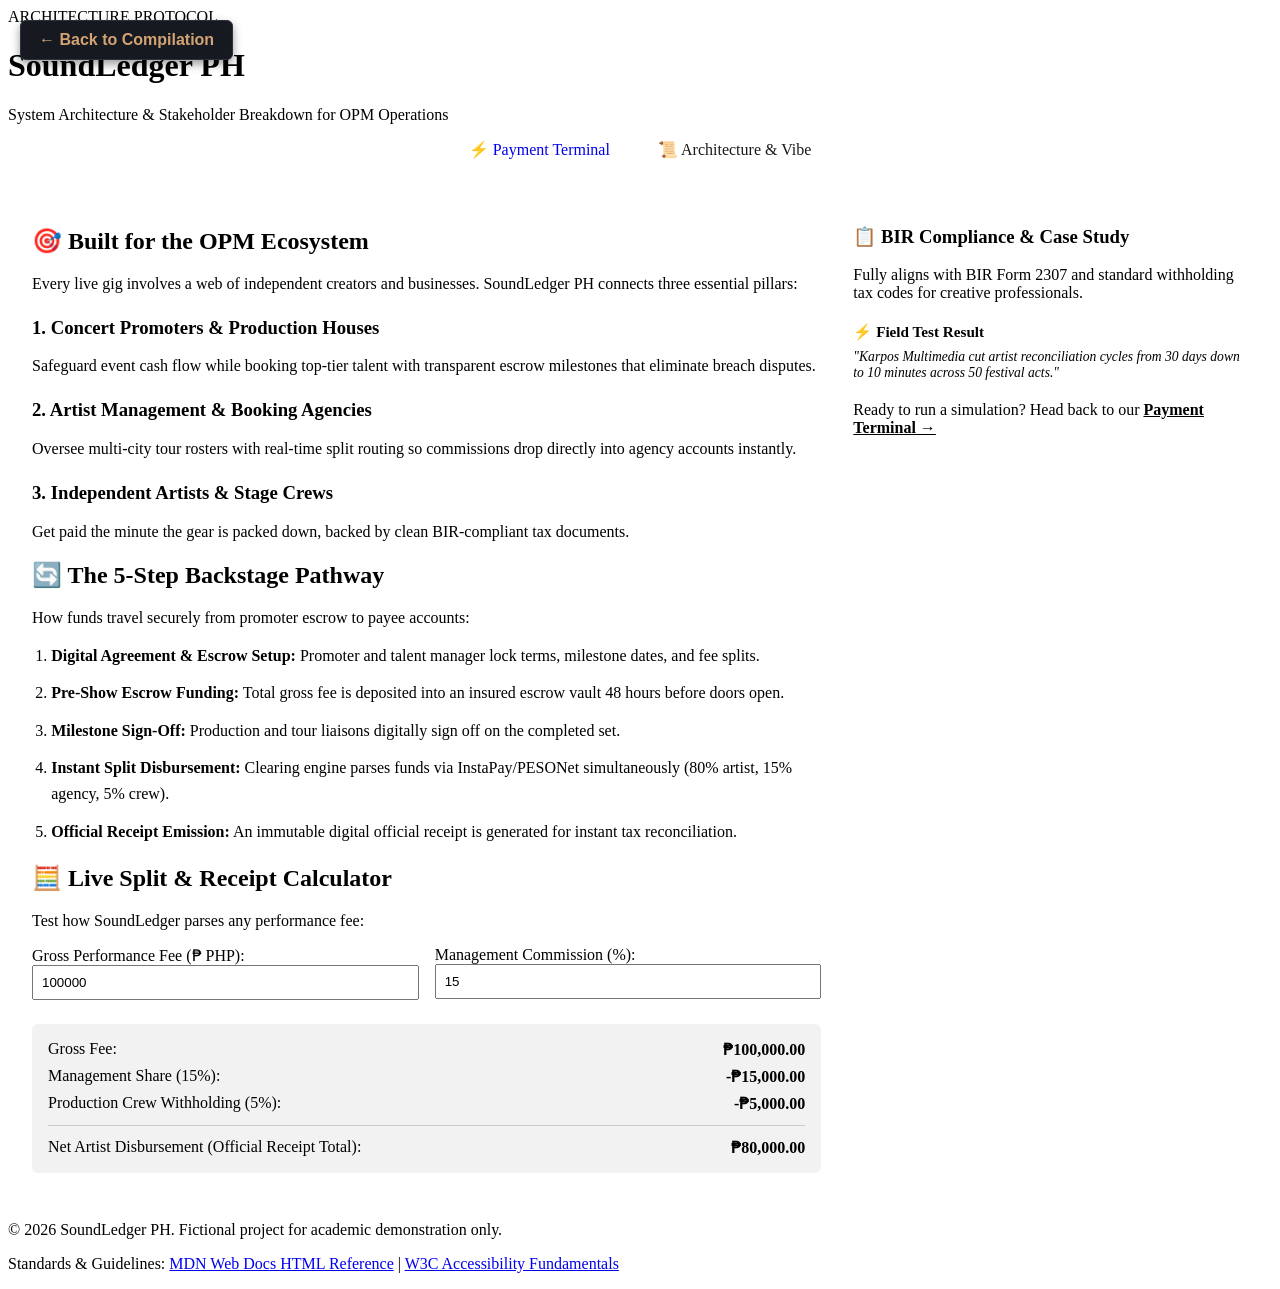
==== responsive_about.html @ a973202d "Add files via upload" ====
<!DOCTYPE html>
<html lang="en">
<head>
  <meta charset="UTF-8">
  <meta name="viewport" content="width=device-width, initial-scale=1.0">
  <meta name="description" content="SoundLedger PH - About Target Stakeholders and Architectural Overview.">
  <title>SoundLedger PH | Architecture &amp; Stakeholders</title>
  <link rel="stylesheet" href="css/slstyle.css">
  <style>
    /* ==========================================
       Activity 3: Responsive Design & Media Queries
       ========================================== */
    * {
        box-sizing: border-box;
    }

    body {
        overflow-x: hidden;
        max-width: 100vw;
    }

    /* Tablet and Mobile Breakpoints */
    @media (max-width: 1024px) {
        .content-container {
            grid-template-columns: 1fr !important; /* Stack main content and sidebar */
            margin: 1.5rem auto !important;
            padding: 0 1rem !important;
        }
    }

    @media (max-width: 768px) {
        .gig-header h1 {
            font-size: 2.2rem;
        }
        
        .gig-nav ul {
            flex-direction: column;
            gap: 0.5rem;
        }

        .calc-input-group {
            grid-template-columns: 1fr !important;
        }
    }
  </style>
</head>
<body>
  <header class="gig-header">
    <div class="header-inner">
      <div class="brand-badge">
        <span class="live-dot"></span> ARCHITECTURE PROTOCOL
      </div>
      <h1>SoundLedger <span>PH</span></h1>
      <p>System Architecture &amp; Stakeholder Breakdown for OPM Operations</p>
            <a href="index.html" class="back-compilation-btn" style="position: fixed; top: 20px; left: 20px; z-index: 9999; background: #161920; color: #d4a373; padding: 10px 18px; border-radius: 6px; text-decoration: none; font-family: sans-serif; font-weight: bold; border: 1px solid #2c3240; box-shadow: 0 4px 10px rgba(0,0,0,0.4);">
        &larr; Back to Compilation
      </a>
      <nav aria-label="Main Navigation" class="gig-nav">
        <ul style="display: flex; gap: 1rem; justify-content: center; list-style: none; padding: 0;">
          <li><a href="responsive_index.html" style="padding: 8px 16px; text-decoration: none;">⚡ Payment Terminal</a></li>
          <li><a href="responsive_about.html" style="background: var(--accent); color: #1a1a1a; padding: 8px 16px; border-radius: 4px; text-decoration: none;">📜 Architecture &amp; Vibe</a></li>
        </ul>
      </nav>
    </div>
  </header>
  
  <main class="content-container" style="display: grid; grid-template-columns: 2fr 1fr; gap: 2rem; max-width: 1300px; margin: 3rem auto; padding: 0 1.5rem;">
    
    <div class="main-content">
      <div class="card-section poster-card">
        <h2>🎯 Built for the OPM Ecosystem</h2>
        <p>
          Every live gig involves a web of independent creators and businesses. SoundLedger PH connects three essential pillars:
        </p>

        <article class="indie-article" style="margin-top: 1.5rem;">
          <h3>1. Concert Promoters &amp; Production Houses</h3>
          <p>
            Safeguard event cash flow while booking top-tier talent with transparent escrow milestones that eliminate breach disputes.
          </p>
        </article>

        <article class="indie-article" style="margin-top: 1.5rem;">
          <h3>2. Artist Management &amp; Booking Agencies</h3>
          <p>
            Oversee multi-city tour rosters with real-time split routing so commissions drop directly into agency accounts instantly.
          </p>
        </article>

        <article class="indie-article" style="margin-top: 1.5rem;">
          <h3>3. Independent Artists &amp; Stage Crews</h3>
          <p>
            Get paid the minute the gear is packed down, backed by clean BIR-compliant tax documents.
          </p>
        </article>
      </div>

      <div class="card-section poster-card">
        <h2>🔄 The 5-Step Backstage Pathway</h2>
        <p>How funds travel securely from promoter escrow to payee accounts:</p>
        
        <ol class="poster-steps" style="padding-left: 1.2rem; line-height: 1.6;">
          <li style="margin-bottom: 0.75rem;">
            <strong>Digital Agreement &amp; Escrow Setup:</strong> 
            Promoter and talent manager lock terms, milestone dates, and fee splits.
          </li>
          <li style="margin-bottom: 0.75rem;">
            <strong>Pre-Show Escrow Funding:</strong> 
            Total gross fee is deposited into an insured escrow vault 48 hours before doors open.
          </li>
          <li style="margin-bottom: 0.75rem;">
            <strong>Milestone Sign-Off:</strong> 
            Production and tour liaisons digitally sign off on the completed set.
          </li>
          <li style="margin-bottom: 0.75rem;">
            <strong>Instant Split Disbursement:</strong> 
            Clearing engine parses funds via InstaPay/PESONet simultaneously (80% artist, 15% agency, 5% crew).
          </li>
          <li>
            <strong>Official Receipt Emission:</strong> 
            An immutable digital official receipt is generated for instant tax reconciliation.
          </li>
        </ol>
      </div>

      <div class="card-section poster-card">
        <h2>🧮 Live Split &amp; Receipt Calculator</h2>
        <p>Test how SoundLedger parses any performance fee:</p>
        
        <div class="calc-box">
          <div class="calc-input-group" style="display: grid; grid-template-columns: 1fr 1fr; gap: 1rem; margin-bottom: 1.5rem;">
            <div>
              <label for="calcGross">Gross Performance Fee (₱ PHP):</label>
              <input type="number" id="calcGross" value="100000" min="10000" step="5000" oninput="calculateSplits()" style="width: 100%; padding: 8px;">
            </div>
            <div>
              <label for="calcAgencyRate">Management Commission (%):</label>
              <input type="number" id="calcAgencyRate" value="15" min="0" max="30" step="1" oninput="calculateSplits()" style="width: 100%; padding: 8px;">
            </div>
          </div>

          <div class="calc-results" style="background: rgba(0,0,0,0.05); padding: 1rem; border-radius: 6px;">
            <div class="calc-row" style="display: flex; justify-content: space-between; margin-bottom: 0.5rem;">
              <span>Gross Fee:</span>
              <strong id="displayGross">₱100,000.00</strong>
            </div>
            <div class="calc-row" style="display: flex; justify-content: space-between; margin-bottom: 0.5rem;">
              <span>Management Share (<span id="displayAgencyRate">15</span>%):</span>
              <strong id="displayAgencyCut">-₱15,000.00</strong>
            </div>
            <div class="calc-row" style="display: flex; justify-content: space-between; margin-bottom: 0.5rem;">
              <span>Production Crew Withholding (5%):</span>
              <strong id="displayCrewCut">-₱5,000.00</strong>
            </div>
            <div class="calc-row total" style="display: flex; justify-content: space-between; margin-top: 0.75rem; border-top: 1px solid #ccc; padding-top: 0.75rem;">
              <span>Net Artist Disbursement (Official Receipt Total):</span>
              <strong id="displayArtistNet">₱80,000.00</strong>
            </div>
          </div>
        </div>
      </div>

    </div>

    <aside aria-label="Regulatory Compliance and Case Study" class="poster-card">
      <h3>📋 BIR Compliance &amp; Case Study</h3>
      <p>
        Fully aligns with BIR Form 2307 and standard withholding tax codes for creative professionals.
      </p>

      <div class="vinyl-vault" style="margin: 1.25rem 0;">
        <h4 style="color: var(--accent); font-size: 0.95rem; margin-bottom: 0.5rem;">⚡ Field Test Result</h4>
        <p style="font-size: 0.85rem; color: var(--text-muted); margin: 0;">
          <em>"Karpos Multimedia cut artist reconciliation cycles from 30 days down to 10 minutes across 50 festival acts."</em>
        </p>
      </div>

      <p>
        Ready to run a simulation? Head back to our
        <a href="webapp_index.html" style="color: var(--primary); font-weight: 700; text-decoration: underline;">Payment Terminal &rarr;</a>
      </p>
    </aside>
  </main>

  <footer>
    <p>&copy; 2026 SoundLedger PH. Fictional project for academic demonstration only.</p>
    <p style="margin-top: 0.5rem;">
      Standards &amp; Guidelines: 
      <a href="https://developer.mozilla.org/" target="_blank" rel="noopener noreferrer">MDN Web Docs HTML Reference</a> | 
      <a href="https://www.w3.org/WAI/fundamentals/" target="_blank" rel="noopener noreferrer">W3C Accessibility Fundamentals</a>
    </p>
  </footer>

  <script>
    function calculateSplits() {
      const grossElem = document.getElementById('calcGross');
      if (!grossElem) return;
      const gross = parseFloat(grossElem.value) || 0;
      const agencyRate = parseFloat(document.getElementById('calcAgencyRate').value) || 0;
      const crewRate = 5;

      const agencyCut = gross * (agencyRate / 100);
      const crewCut = gross * (crewRate / 100);
      const netArtist = gross - agencyCut - crewCut;

      document.getElementById('displayGross').innerText = `₱${gross.toLocaleString(undefined, {minimumFractionDigits: 2, maximumFractionDigits: 2})}`;
      document.getElementById('displayAgencyRate').innerText = agencyRate;
      document.getElementById('displayAgencyCut').innerText = `-₱${agencyCut.toLocaleString(undefined, {minimumFractionDigits: 2, maximumFractionDigits: 2})}`;
      document.getElementById('displayCrewCut').innerText = `-₱${crewCut.toLocaleString(undefined, {minimumFractionDigits: 2, maximumFractionDigits: 2})}`;
      document.getElementById('displayArtistNet').innerText = `₱${netArtist.toLocaleString(undefined, {minimumFractionDigits: 2, maximumFractionDigits: 2})}`;
    }
  </script>
</body>
</html>
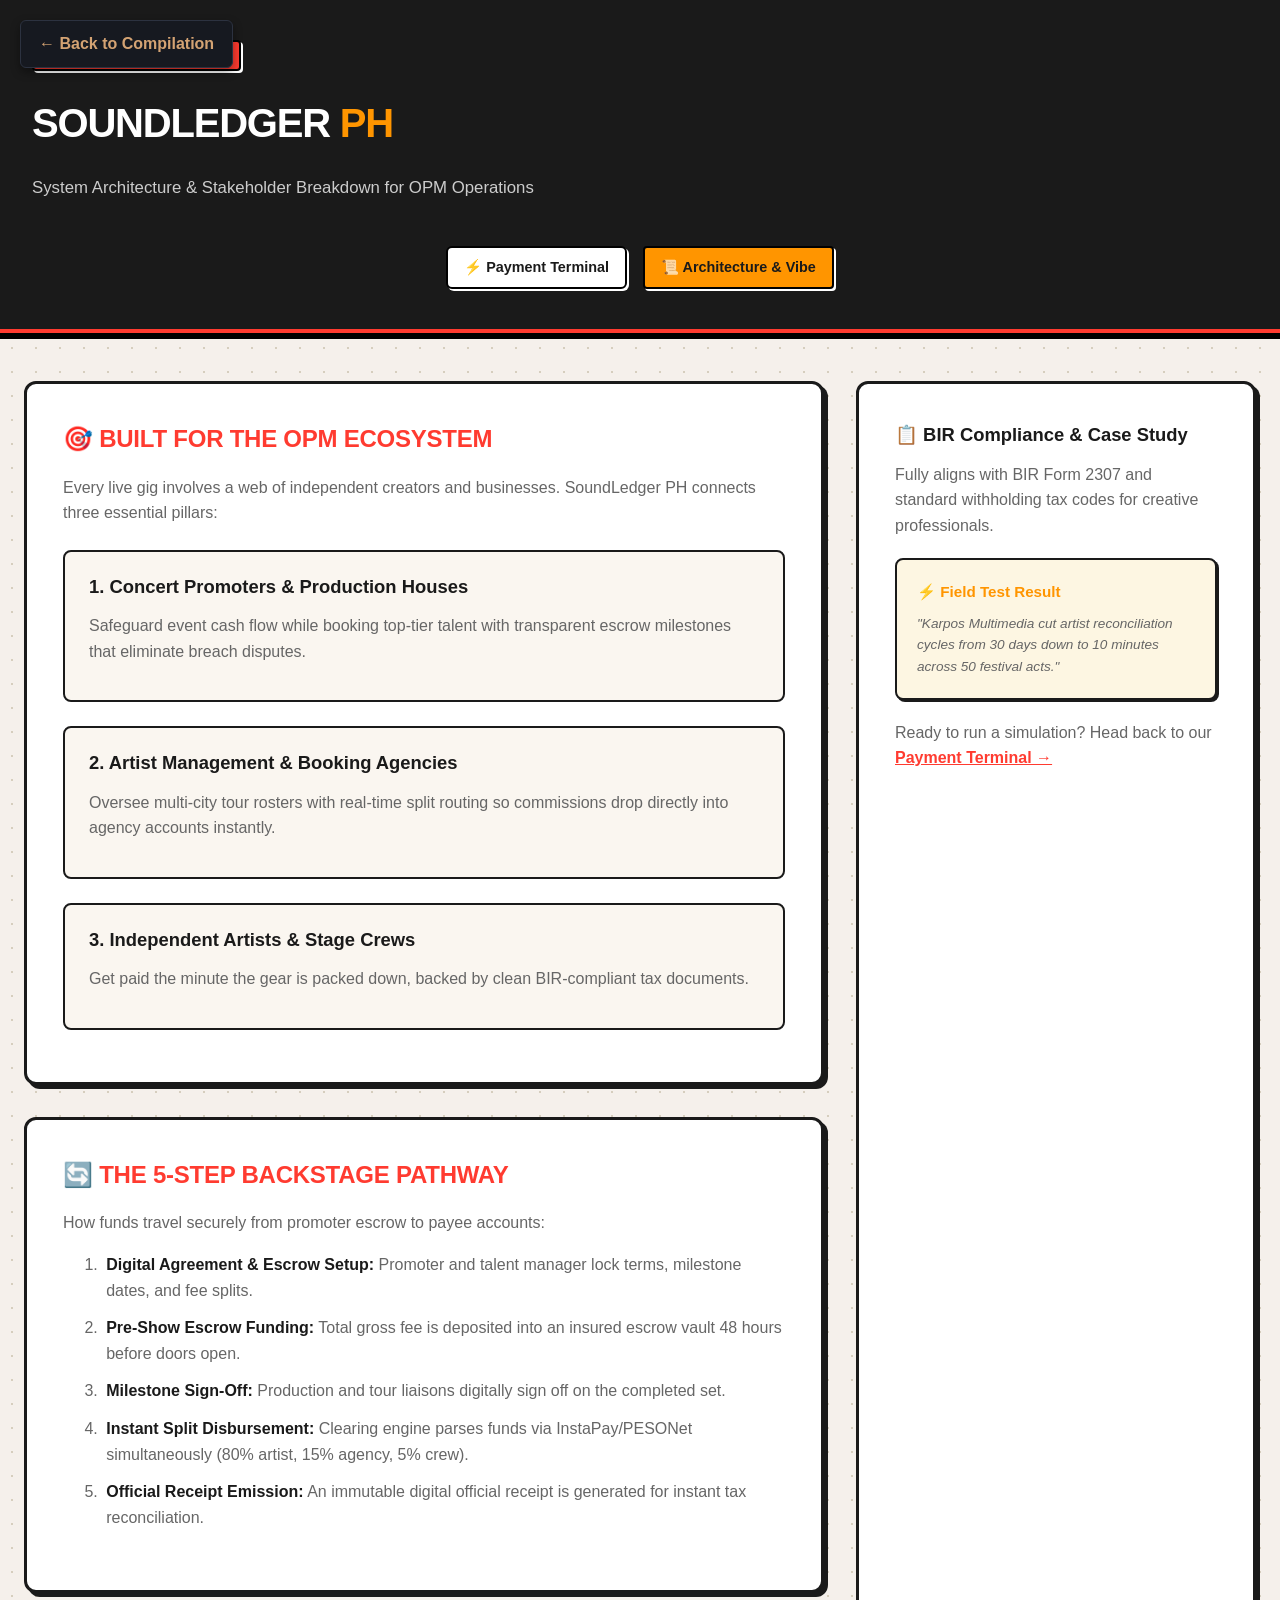
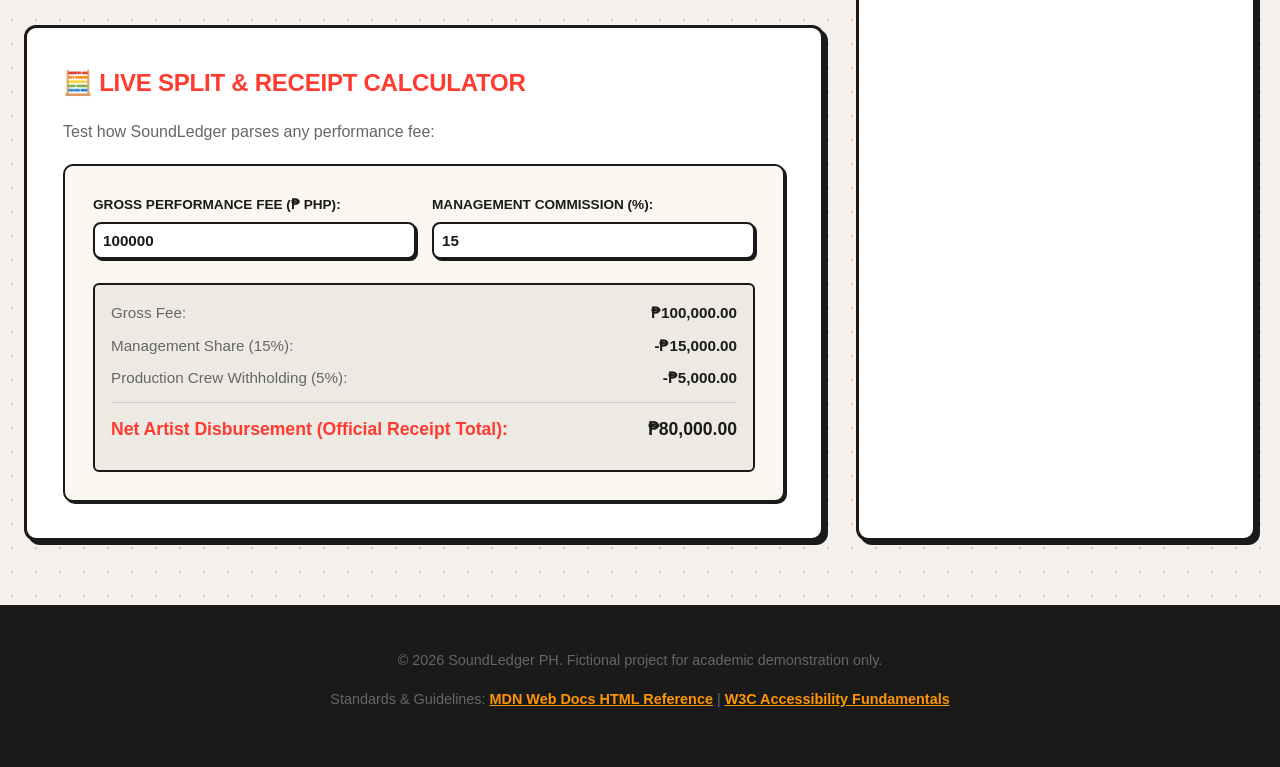
==== commit 12f2f4a9: "Fix HTML encoding issues in responsive_about.html" ====
--- a/responsive_about.html
+++ b/responsive_about.html
@@ -5,7 +5,7 @@
   <meta name="viewport" content="width=device-width, initial-scale=1.0">
   <meta name="description" content="SoundLedger PH - About Target Stakeholders and Architectural Overview.">
   <title>SoundLedger PH | Architecture &amp; Stakeholders</title>
-  <link rel="stylesheet" href="css/slstyle.css">
+  <link rel="stylesheet" href="CSS/slstyle.css">
   <style>
     /* ==========================================
        Activity 3: Responsive Design & Media Queries
@@ -211,4 +211,4 @@
     }
   </script>
 </body>
-</html>+</html>
--- a/CSS/slstyle.css
+++ b/CSS/slstyle.css
@@ -0,0 +1,504 @@
+:root {
+  --bg-main: #f5f0eb;          
+  --surface-card: #ffffff;     
+  --border: #1a1a1a;           
+  --primary: #ff3b30;          
+  --accent: #ff9500;           
+  --text-main: #1a1a1a;        
+  --text-muted: #666666;
+  --shadow-brutal: 4px 4px 0px #1a1a1a;
+}
+
+* { box-sizing: border-box; margin: 0; padding: 0; }
+
+body {
+  font-family: -apple-system, BlinkMacSystemFont, "Segoe UI", Roboto, Helvetica, Arial, sans-serif;
+  background-color: var(--bg-main);
+  color: var(--text-main);
+  line-height: 1.6;
+  background-image: radial-gradient(#d6cebe 1px, transparent 1px);
+  background-size: 24px 24px;
+}
+
+.gig-header {
+  background: #1a1a1a;
+  color: #fff;
+  border-bottom: 4px solid var(--primary);
+  padding: 2.5rem 2rem;
+  box-shadow: 0 6px 0px #000;
+}
+
+.header-inner {
+  max-width: 1300px;
+  margin: 0 auto;
+  display: flex;
+  flex-direction: column;
+  gap: 1.25rem;
+}
+
+.brand-badge {
+  display: inline-block;
+  background: var(--primary);
+  color: #fff;
+  font-weight: 800;
+  font-size: 0.75rem;
+  padding: 0.25rem 0.75rem;
+  border: 2px solid #000;
+  border-radius: 4px;
+  width: fit-content;
+  box-shadow: 2px 2px 0px #fff;
+}
+
+.live-dot {
+  display: inline-block;
+  width: 8px;
+  height: 8px;
+  background: #fff;
+  border-radius: 50%;
+  margin-right: 4px;
+  animation: pulse 1.5s infinite;
+}
+
+@keyframes pulse {
+  0% { opacity: 1; }
+  50% { opacity: 0.2; }
+  100% { opacity: 1; }
+}
+
+.gig-header h1 { 
+  font-size: 2.5rem; 
+  font-weight: 900;
+  letter-spacing: -0.03em;
+  text-transform: uppercase;
+}
+
+.gig-header h1 span { 
+  color: var(--accent); 
+}
+
+.gig-header p { 
+  color: #cccccc; 
+  font-size: 1.05rem; 
+  max-width: 600px;
+}
+
+.gig-nav ul {
+  list-style: none;
+  display: flex;
+  gap: 1rem;
+  margin-top: 0.5rem;
+}
+
+.gig-nav a {
+  color: #1a1a1a;
+  background: #fff;
+  text-decoration: none;
+  font-weight: 800;
+  font-size: 0.9rem;
+  padding: 0.6rem 1.25rem;
+  border: 2px solid #000;
+  border-radius: 6px;
+  box-shadow: 2px 2px 0px #fff;
+  transition: all 0.1s ease;
+  display: inline-block;
+}
+
+.gig-nav a:hover {
+  transform: translate(-2px, -2px);
+  box-shadow: 4px 4px 0px #fff;
+  background: var(--accent);
+}
+
+.topic-page {
+  display: none;
+}
+
+.topic-page:target,
+.content-container > .topic-page:first-child:not(:has(~ .topic-page:target)) {
+  display: grid;
+  grid-template-columns: 2fr 1fr;
+  gap: 2rem;
+  max-width: 1300px;
+  margin: 3rem auto;
+  padding: 0 1.5rem;
+  animation: fadeIn 0.3s ease-out;
+}
+
+@keyframes fadeIn {
+  from { opacity: 0; transform: translateY(8px); }
+  to { opacity: 1; transform: translateY(0); }
+}
+
+@media (max-width: 960px) {
+  .topic-page:target,
+  .content-container > .topic-page:first-child:not(:has(~ .topic-page:target)) {
+    grid-template-columns: 1fr;
+  }
+}
+
+.main-content { 
+  display: flex; 
+  flex-direction: column; 
+  gap: 2rem; 
+}
+
+.poster-card, aside {
+  background: var(--surface-card);
+  border: 3px solid var(--border);
+  border-radius: 12px;
+  padding: 2.25rem;
+  box-shadow: var(--shadow-brutal);
+}
+
+h2 { 
+  color: var(--primary); 
+  font-size: 1.5rem; 
+  font-weight: 900;
+  margin-bottom: 1rem; 
+  text-transform: uppercase;
+  letter-spacing: -0.01em;
+}
+
+h3 { 
+  color: var(--text-main); 
+  font-size: 1.15rem; 
+  font-weight: 800;
+  margin-bottom: 0.75rem; 
+}
+
+p { 
+  margin-bottom: 1rem; 
+  color: var(--text-muted); 
+}
+
+figure { 
+  margin: 1.5rem 0; 
+  text-align: center; 
+}
+
+figure img, figure svg {
+  max-width: 100%;
+  height: auto;
+  border-radius: 8px;
+  border: 2px solid var(--border);
+  box-shadow: 2px 2px 0px var(--border);
+}
+
+figcaption { 
+  font-size: 0.85rem; 
+  color: var(--text-main); 
+  margin-top: 0.75rem; 
+  font-weight: 700;
+}
+
+.tape-strip {
+  background: #fff8e8;
+  padding: 1.25rem 1.5rem;
+  border-radius: 8px;
+  margin: 1.25rem 0;
+  border: 2px dashed var(--border);
+  position: relative;
+}
+
+.vinyl-vault {
+  background: #fdf6e2;
+  padding: 1.25rem;
+  border-radius: 8px;
+  margin-bottom: 1rem;
+  border: 2px solid var(--border);
+  box-shadow: 2px 2px 0px var(--border);
+}
+
+.vault-amount {
+  font-size: 1.3rem; 
+  font-weight: 900; 
+  color: var(--primary); 
+  margin: 0.25rem 0;
+}
+
+.indie-article {
+  background: #faf6f0;
+  padding: 1.25rem 1.5rem;
+  border-radius: 8px;
+  margin-bottom: 1rem;
+  border: 2px solid var(--border);
+}
+
+.stamp-list, .poster-steps {
+  margin-left: 1.25rem;
+  margin-bottom: 1.5rem;
+  color: var(--text-muted);
+}
+
+.stamp-list li, .poster-steps li { 
+  margin-bottom: 0.85rem; 
+  padding-left: 0.25rem;
+}
+
+.stamp-list li strong, .poster-steps li strong {
+  color: var(--text-main);
+}
+
+.form-grid {
+  display: grid;
+  grid-template-columns: 1fr 1fr;
+  gap: 1.25rem;
+  margin-bottom: 1.25rem;
+}
+
+@media (max-width: 640px) { 
+  .form-grid { grid-template-columns: 1fr; } 
+}
+
+label { 
+  display: block; 
+  font-size: 0.85rem; 
+  font-weight: 800;
+  color: var(--text-main); 
+  margin-bottom: 0.4rem; 
+  text-transform: uppercase;
+}
+
+input, select {
+  width: 100%;
+  padding: 0.8rem 1rem;
+  background: #fff;
+  border: 2px solid var(--border);
+  border-radius: 8px;
+  color: var(--text-main);
+  font-size: 0.95rem;
+  font-weight: 600;
+  box-shadow: 2px 2px 0px var(--border);
+}
+
+input:focus, select:focus { 
+  outline: none; 
+  border-color: var(--primary); 
+  background: #fffdf9;
+}
+
+.btn-ticket {
+  display: inline-flex;
+  align-items: center;
+  justify-content: center;
+  background: var(--primary);
+  color: #ffffff;
+  font-weight: 900;
+  padding: 0.9rem 2rem;
+  border-radius: 8px;
+  border: 2px solid var(--border);
+  cursor: pointer;
+  text-align: center;
+  font-size: 1rem;
+  box-shadow: var(--shadow-brutal);
+  transition: all 0.1s ease;
+  text-transform: uppercase;
+}
+
+.btn-ticket:hover { 
+  transform: translate(-2px, -2px);
+  box-shadow: 6px 6px 0px var(--border);
+  background: #e63228;
+}
+
+.btn-sm {
+  padding: 0.4rem 0.8rem;
+  font-size: 0.8rem;
+  box-shadow: 2px 2px 0px var(--border);
+}
+
+.table-container { 
+  overflow-x: auto; 
+  margin-top: 1.25rem; 
+  border-radius: 8px;
+  border: 2px solid var(--border);
+  box-shadow: 2px 2px 0px var(--border);
+}
+
+table { 
+  width: 100%; 
+  border-collapse: collapse; 
+  font-size: 0.9rem; 
+  background: #fff;
+}
+
+th, td { 
+  padding: 1rem 1.25rem; 
+  text-align: left; 
+  border-bottom: 2px solid var(--border); 
+}
+
+th { 
+  background: #f0eae1; 
+  color: var(--text-main); 
+  font-weight: 900; 
+  font-size: 0.85rem;
+  text-transform: uppercase;
+  letter-spacing: 0.05em;
+}
+
+tr:last-child td {
+  border-bottom: none;
+}
+
+.status-badge {
+  display: inline-flex;
+  align-items: center;
+  padding: 0.25rem 0.75rem;
+  border-radius: 9999px;
+  font-size: 0.75rem;
+  font-weight: 800;
+}
+
+.status-settled { 
+  background: #dcfce7; 
+  color: #166534; 
+  border: 2px solid #166534;
+}
+
+.status-escrow { 
+  background: #fef3c7; 
+  color: #92400e; 
+  border: 2px solid #92400e;
+}
+
+/* Official Receipt Modal Display */
+#receipt-viewer {
+  background: #ffffff;
+  color: #111827;
+  padding: 2.5rem;
+  border-radius: 12px;
+  margin-top: 2rem;
+  display: none;
+  box-shadow: 6px 6px 0px #000;
+  border: 3px solid #000;
+}
+
+#receipt-viewer h3 { 
+  color: #000; 
+  border-bottom: 2px solid #000; 
+  padding-bottom: 0.75rem; 
+  font-size: 1.3rem;
+}
+
+.receipt-header { 
+  display: flex; 
+  justify-content: space-between; 
+  margin: 1.25rem 0; 
+  font-size: 0.9rem; 
+}
+
+.receipt-table { 
+  width: 100%; 
+  margin: 1.5rem 0; 
+  border-collapse: collapse; 
+  background: #ffffff;
+}
+
+.receipt-table th, .receipt-table td { 
+  color: #1f2937; 
+  border-bottom: 1px solid #e5e7eb; 
+  padding: 0.75rem; 
+}
+
+.receipt-total { 
+  text-align: right; 
+  font-size: 1.25rem; 
+  font-weight: 900; 
+  color: #047857; 
+  margin-top: 1rem; 
+}
+
+.receipt-footer-stamp {
+  margin-top: 2rem;
+  padding: 1rem;
+  background: #f0fdf4;
+  border: 2px dashed #10b981;
+  border-radius: 8px;
+  font-family: ui-monospace, monospace;
+  font-size: 0.8rem;
+  color: #065f46;
+  word-break: break-all;
+}
+
+.calc-box {
+  background: #faf6f0;
+  border: 2px solid var(--border);
+  border-radius: 10px;
+  padding: 1.75rem;
+  margin-top: 1.25rem;
+  box-shadow: 2px 2px 0px var(--border);
+}
+
+.calc-input-group {
+  display: grid;
+  grid-template-columns: 1fr 1fr;
+  gap: 1.25rem;
+  margin-bottom: 1.25rem;
+}
+
+@media (max-width: 640px) { 
+  .calc-input-group { grid-template-columns: 1fr; } 
+}
+
+.calc-results {
+  background: #ffffff;
+  padding: 1.25rem 1.5rem;
+  border-radius: 8px;
+  border-left: 4px solid var(--primary);
+  border: 2px solid var(--border);
+}
+
+.calc-row {
+  display: flex;
+  justify-content: space-between;
+  margin-bottom: 0.65rem;
+  font-size: 0.95rem;
+  color: var(--text-muted);
+}
+
+.calc-row strong {
+  color: var(--text-main);
+}
+
+.calc-row.total {
+  font-weight: 900;
+  color: var(--primary);
+  border-top: 2px dashed var(--border);
+  padding-top: 0.75rem;
+  margin-top: 0.75rem;
+  font-size: 1.1rem;
+}
+
+/* Footer */
+footer {
+  background: #1a1a1a;
+  color: #fff;
+  border-top: 4px solid var(--border);
+  padding: 2.5rem 2rem;
+  text-align: center;
+  margin-top: 4rem;
+  font-size: 0.9rem;
+}
+
+footer a { 
+  color: var(--accent); 
+  text-decoration: underline; 
+  font-weight: 700;
+}
+
+/* Print Styles */
+@media print {
+  body * { visibility: hidden; }
+  #receipt-viewer, #receipt-viewer * { visibility: visible; }
+  #receipt-viewer {
+    position: absolute;
+    left: 0;
+    top: 0;
+    width: 100%;
+    display: block !important;
+    box-shadow: none;
+    border: 2px solid #000;
+  }
+  .no-print { display: none !important; }
+}
